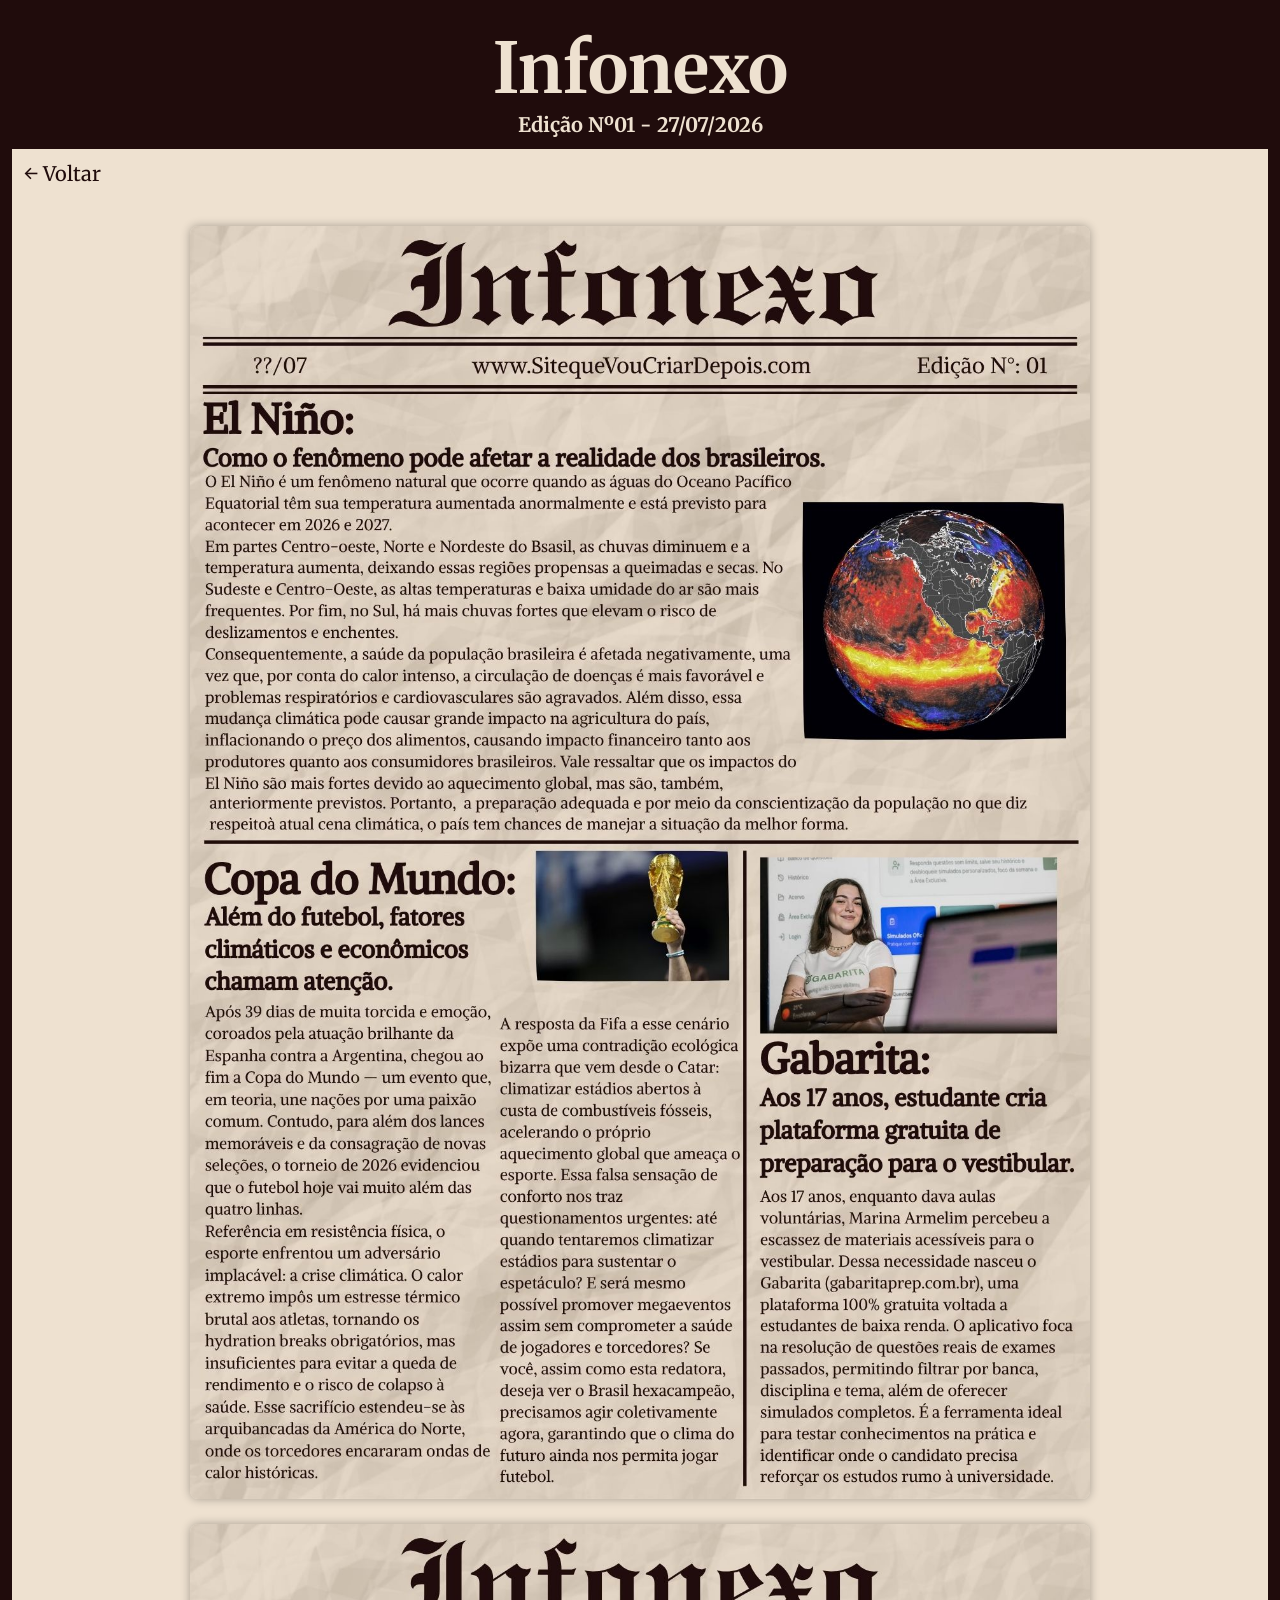
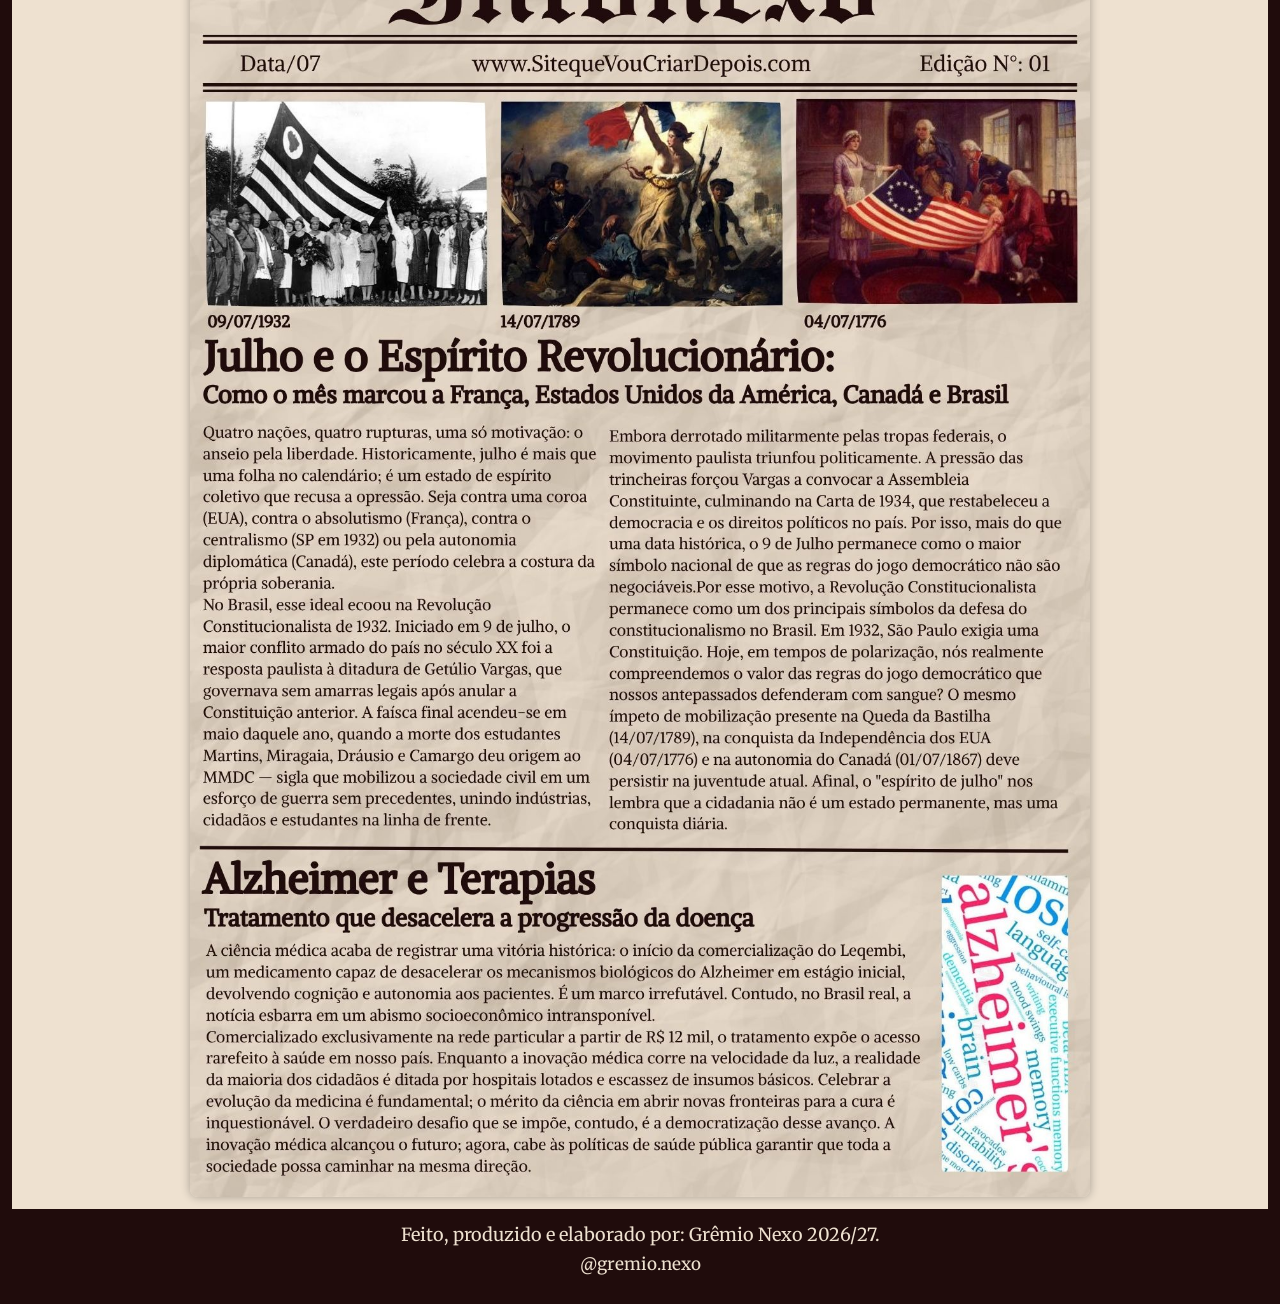
==== edicoes/edicao01.html @ 963dbfda "Add files via upload" ====
<!DOCTYPE html>
<html lang="pt-br">

<head>
    <meta charset="UTF-8">
    <title>Edição Nº01</title>
    <link rel="stylesheet" href="../styles.css">
    <link rel="preconnect" href="https://fonts.googleapis.com">
    <link rel="preconnect" href="https://fonts.gstatic.com" crossorigin>

    <link href="https://fonts.googleapis.com/css2?family=Merriweather:wght@300;400;700&display=swap" rel="stylesheet">
</head>

<body class="tudo">

    <header class="cabecario">
        <h1 class="titulo">Infonexo</h1>
        <h2 class="subtitulo">Edição Nº01 - 27/07/2026</h2>
    </header>

    <main class="meio">

        <a href="../index.html" class="voltar">← Voltar</a>

        <div class="gazeta">

            <img src="../imagens/edicao01/2.jpg" alt="Página 1">

            <img src="../imagens/edicao01/3.jpg" alt="Página 2">


        </div>

    </main>

    <footer class="rodape">
        <p class="rodape-texto">
            Feito, produzido e elaborado por: Grêmio Nexo 2026/27.
        </p>
        <p class="rodape-insta">@gremio.nexo</p>
    </footer>

</body>

</html>
---- styles.css ----
.titulo {
    text-align: center;
    color: #eee1d0;
    font-size: 70px;
    padding: 0px;
    margin: 0;
}

body {
    font-family: 'Merriweather', serif;
}

.subtitulo {
    text-align: center;
    color: #eee1d0;
    font-size: 20px;
    padding: 0px;
    margin: 0;
}


.saudacoes {
    text-align: center;
    color: #200c0c;
    font-size: 40px;
    padding: 8px;
    margin: 0;
}

.version {
    text-align: center;
    color: #200c0c;
    font-size: 25px;
    padding: 0px;
    margin: 0;
}


.cabecario {
    background-color: #200c0c;
    padding: 12px;
    margin: 0;
}


.meio {
    background-color: #eee1d0;
    padding: 12px;
    margin: 0;
    flex: 1;
}


.rodape {
    background-color: #200c0c;
    padding: 12px;
    margin: 0;
}

.rodape-texto {
    text-align: center;
    color: #eee1d0;
    font-size: 18px;
    padding: 2px;
    margin: 0;
}

.rodape-insta {
    text-align: center;
    color: #eee1d0;
    font-size: 17px;
    padding: 5px;
    margin: 0;
}

.tudo {
    font-family: 'Merriweather', serif;
    background-color: #200c0c;
    padding: 12px;
    margin: 0;
    display: flex;
    flex-direction: column;
    min-height: 100vh;
}


.lista-edicoes {
    display: flex;
    flex-direction: column;
    gap: 15px;
    margin-top: 30px;
    align-items: center;
}

.edicao {
    text-decoration: none;
    color: #200c0c;
    background: white;
    padding: 15px 25px;
    border-radius: 8px;
    width: 320px;
    text-align: center;
    font-size: 22px;
    transition: 0.3s;
}

.edicao:hover {
    background-color: #200c0c;
    color: #eee1d0;
    transform: scale(1.03);
}


.gazeta {
    display: flex;
    flex-direction: column;
    align-items: center;
    gap: 25px;
    margin-top: 20px;
}

.gazeta img {
    width: 90%;
    max-width: 900px;
    border-radius: 8px;
    box-shadow: 0 0 10px rgba(0, 0, 0, .3);
}

.voltar {
    display: inline-block;
    margin-bottom: 20px;
    color: #200c0c;
    text-decoration: none;
    font-size: 20px;
}
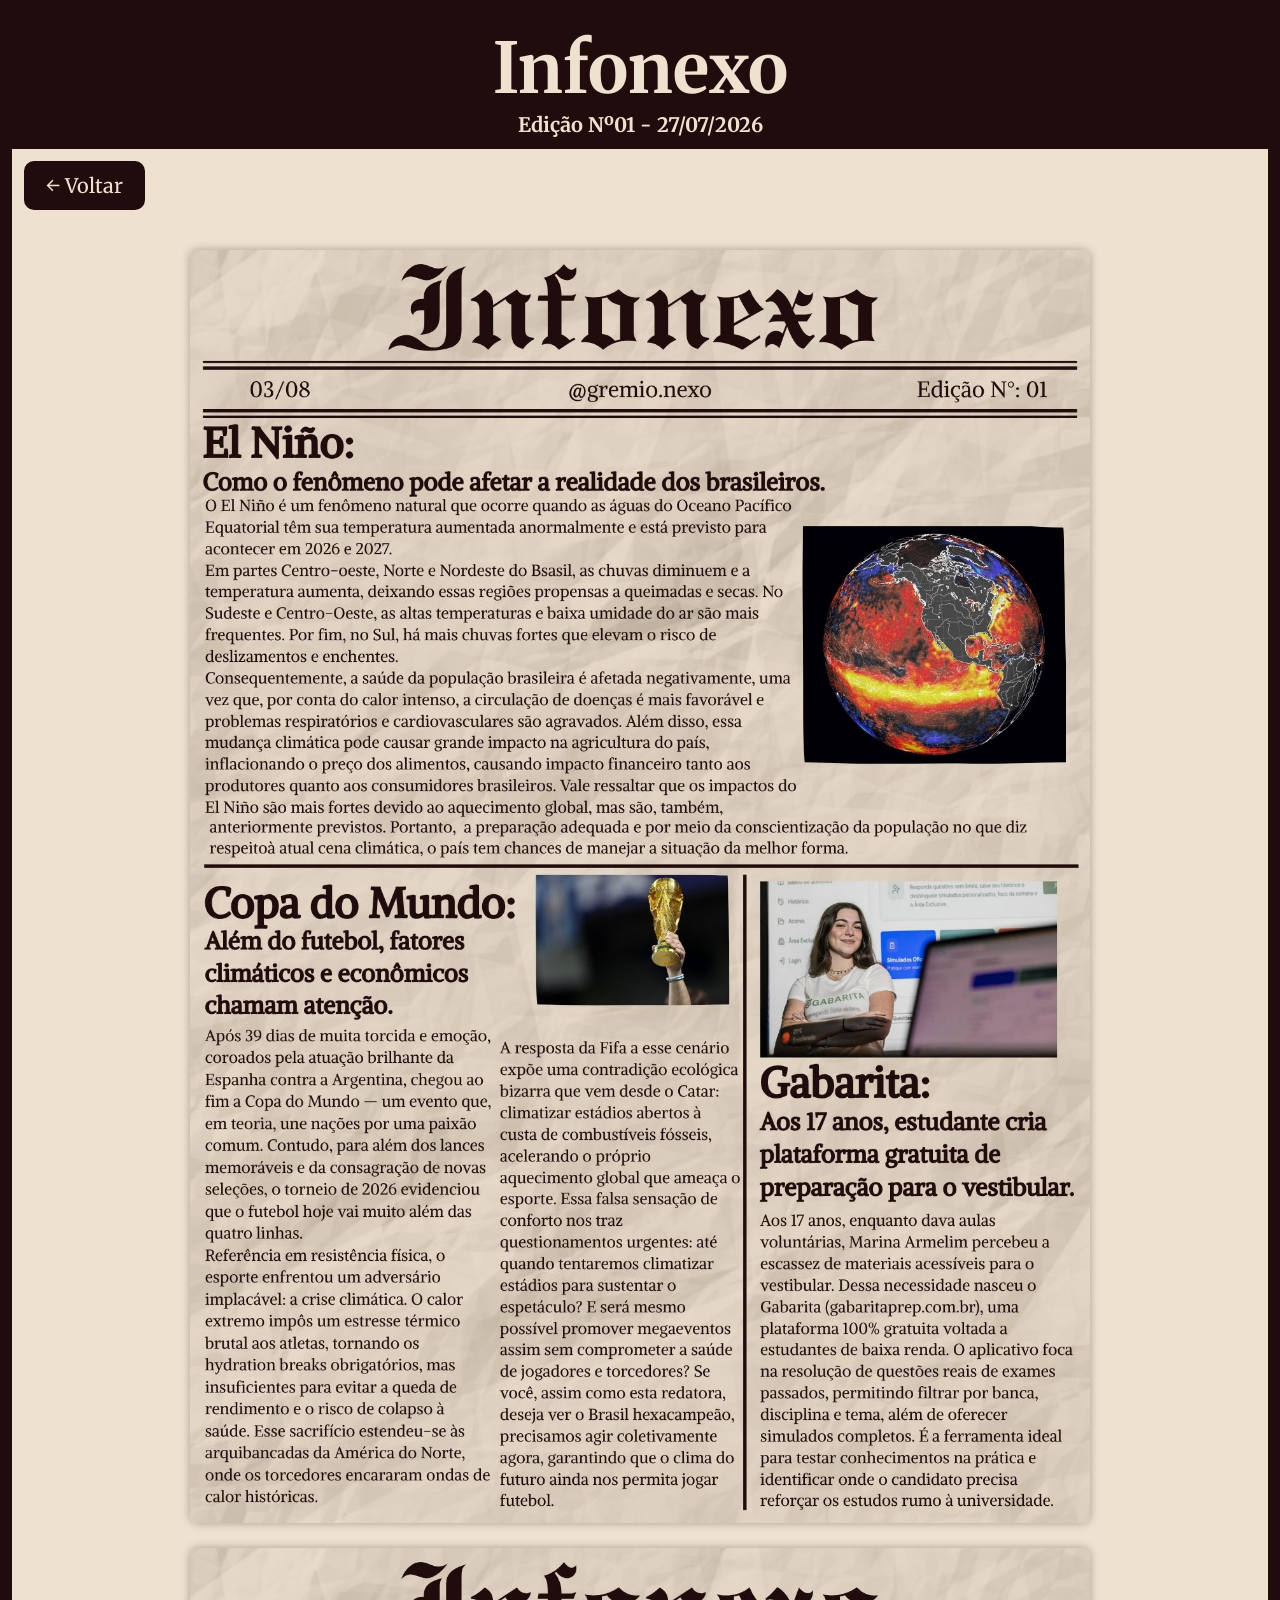
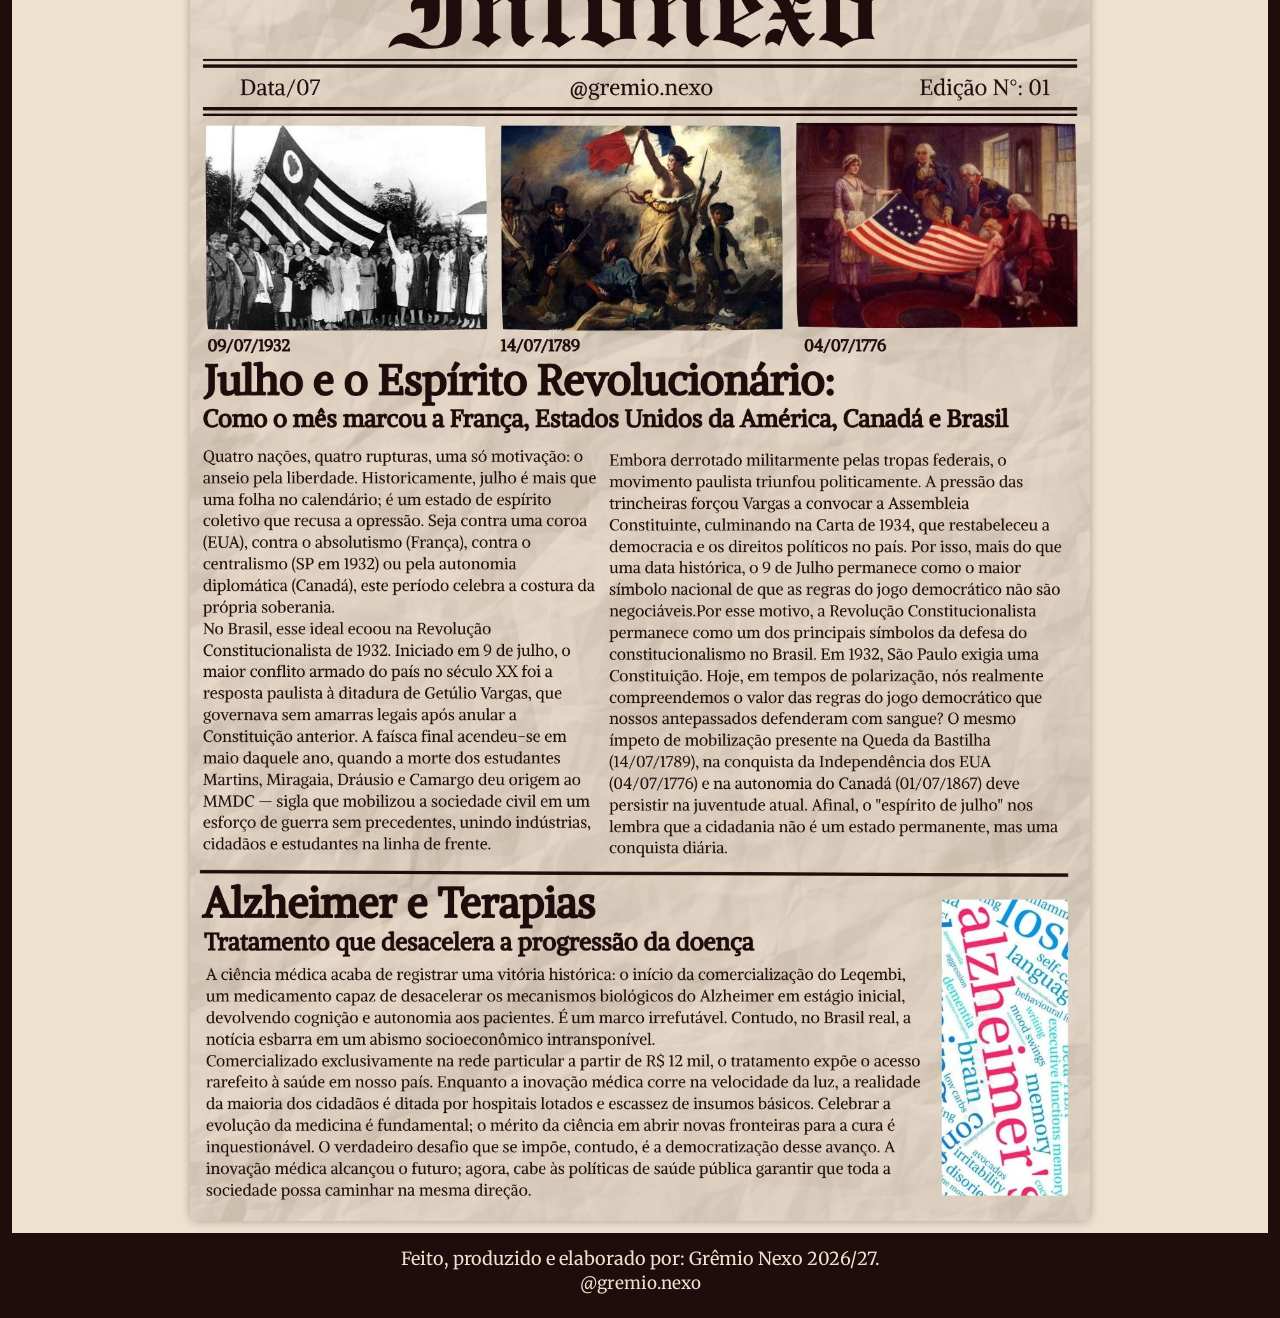
==== commit a58cdb50: "Add files via upload" ====
--- a/edicoes/edicao01.html
+++ b/edicoes/edicao01.html
@@ -4,7 +4,7 @@
 <head>
     <meta charset="UTF-8">
     <title>Edição Nº01</title>
-    <link rel="stylesheet" href="../styles.css">
+    <link rel="stylesheet" href="/styles.css">
     <link rel="preconnect" href="https://fonts.googleapis.com">
     <link rel="preconnect" href="https://fonts.gstatic.com" crossorigin>
 
@@ -20,13 +20,13 @@
 
     <main class="meio">
 
-        <a href="../index.html" class="voltar">← Voltar</a>
+        <a href="/index.html" class="voltar">← Voltar</a>
 
         <div class="gazeta">
 
-            <img src="../imagens/edicao01/2.jpg" alt="Página 1">
+            <img src="/imagens/edicao01/2.jpg" alt="Página 1">
 
-            <img src="../imagens/edicao01/3.jpg" alt="Página 2">
+            <img src="/imagens/edicao01/3.jpg" alt="Página 2">
 
 
         </div>
@@ -37,7 +37,7 @@
         <p class="rodape-texto">
             Feito, produzido e elaborado por: Grêmio Nexo 2026/27.
         </p>
-        <p class="rodape-insta">@gremio.nexo</p>
+        <a href="https://www.instagram.com/gremio.nexo?igsh=MWtzbGx2bmRzdGdtbQ==" target="_blank" class="rodape-insta">@gremio.nexo</a>
     </footer>
 
 </body>
--- a/styles.css
+++ b/styles.css
@@ -31,8 +31,10 @@
     text-align: center;
     color: #200c0c;
     font-size: 25px;
-    padding: 0px;
-    margin: 0;
+    margin: 0 auto;
+    padding-bottom: 10px;
+    border-bottom: 2px solid #200c0c;
+    width: 60%;
 }
 
 
@@ -55,6 +57,7 @@
     background-color: #200c0c;
     padding: 12px;
     margin: 0;
+    text-align: center;
 }
 
 .rodape-texto {
@@ -66,11 +69,10 @@
 }
 
 .rodape-insta {
-    text-align: center;
     color: #eee1d0;
     font-size: 17px;
     padding: 5px;
-    margin: 0;
+    text-decoration: none;
 }
 
 .tudo {
@@ -95,13 +97,15 @@
 .edicao {
     text-decoration: none;
     color: #200c0c;
-    background: white;
+    background: #eee1d0;
     padding: 15px 25px;
     border-radius: 8px;
     width: 320px;
     text-align: center;
     font-size: 22px;
     transition: 0.3s;
+    border: 3px solid #200c0c;
+    border-radius: 10px;
 }
 
 .edicao:hover {
@@ -132,4 +136,10 @@
     color: #200c0c;
     text-decoration: none;
     font-size: 20px;
-}+    border: 2px solid #200c0c;
+    border-radius: 10px;
+    padding: 10px 20px;
+    background-color: #200c0c;
+    color: #eee1d0;
+}
+
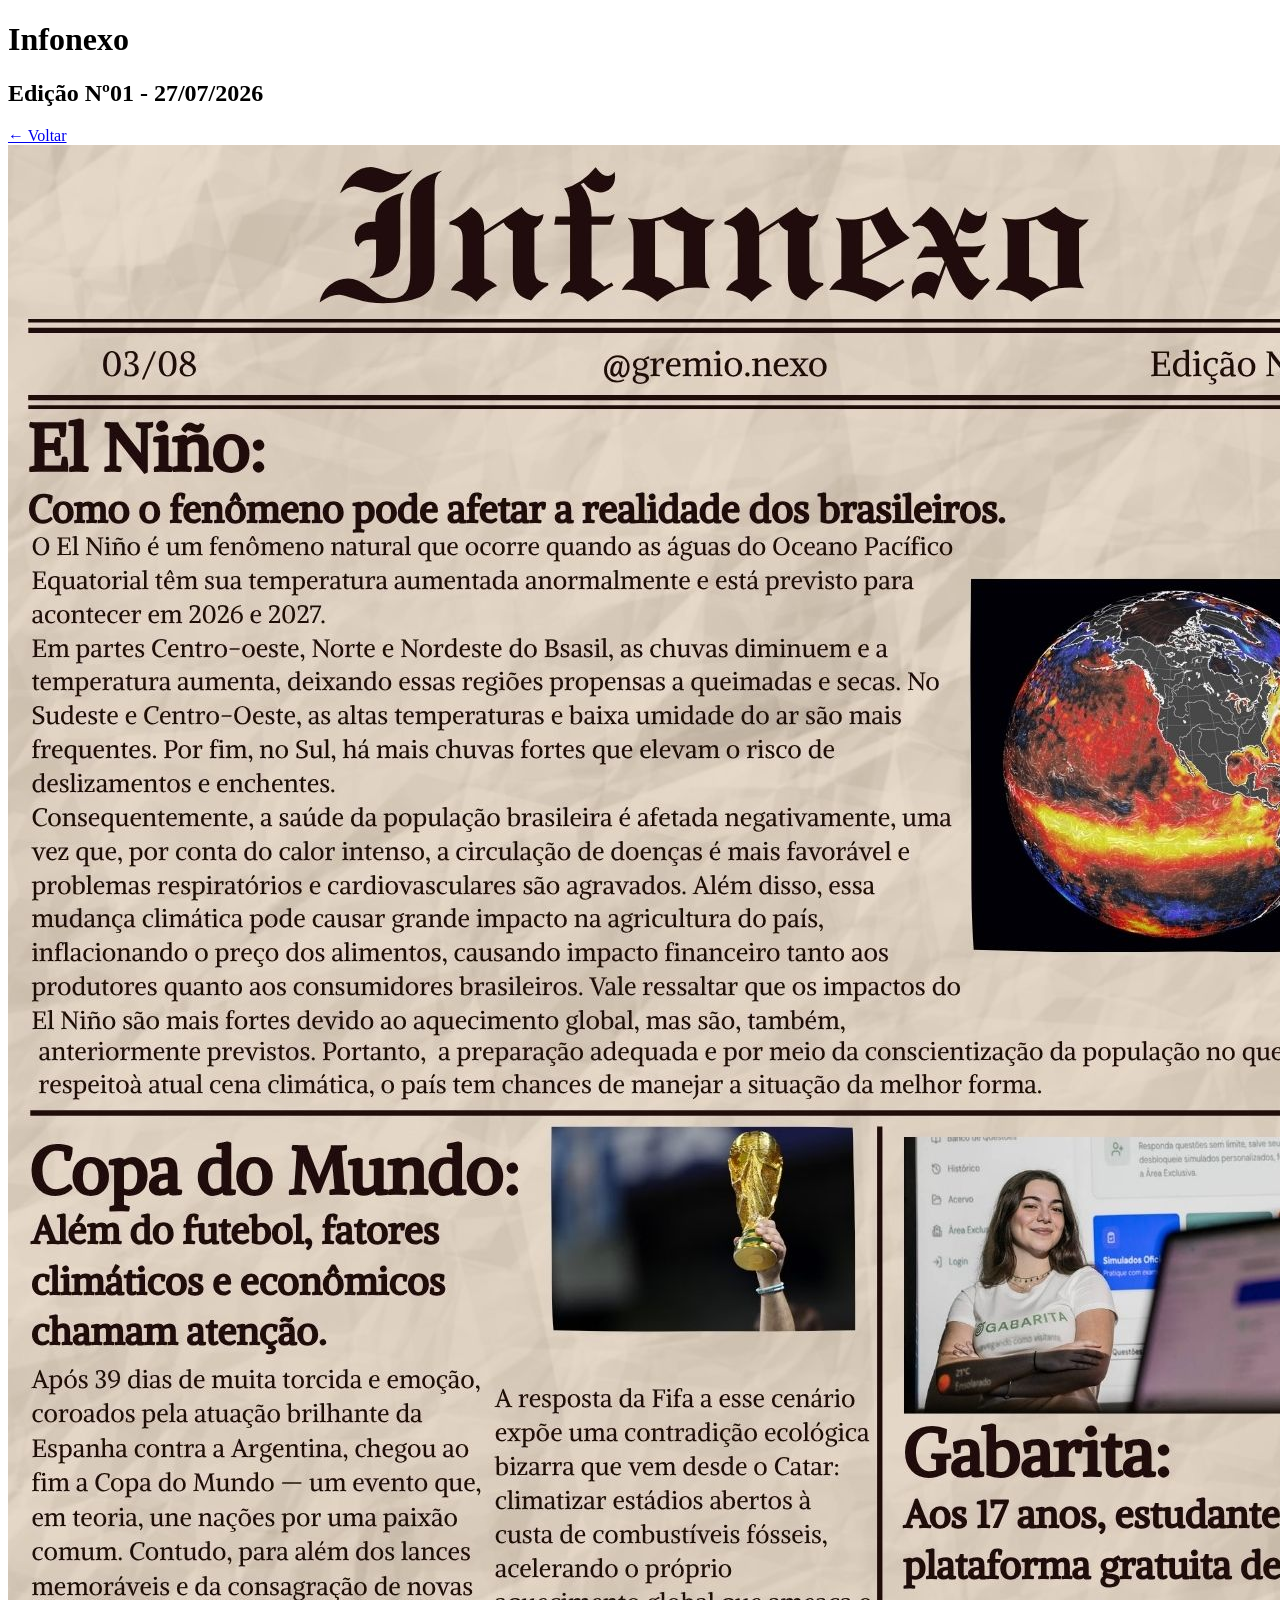
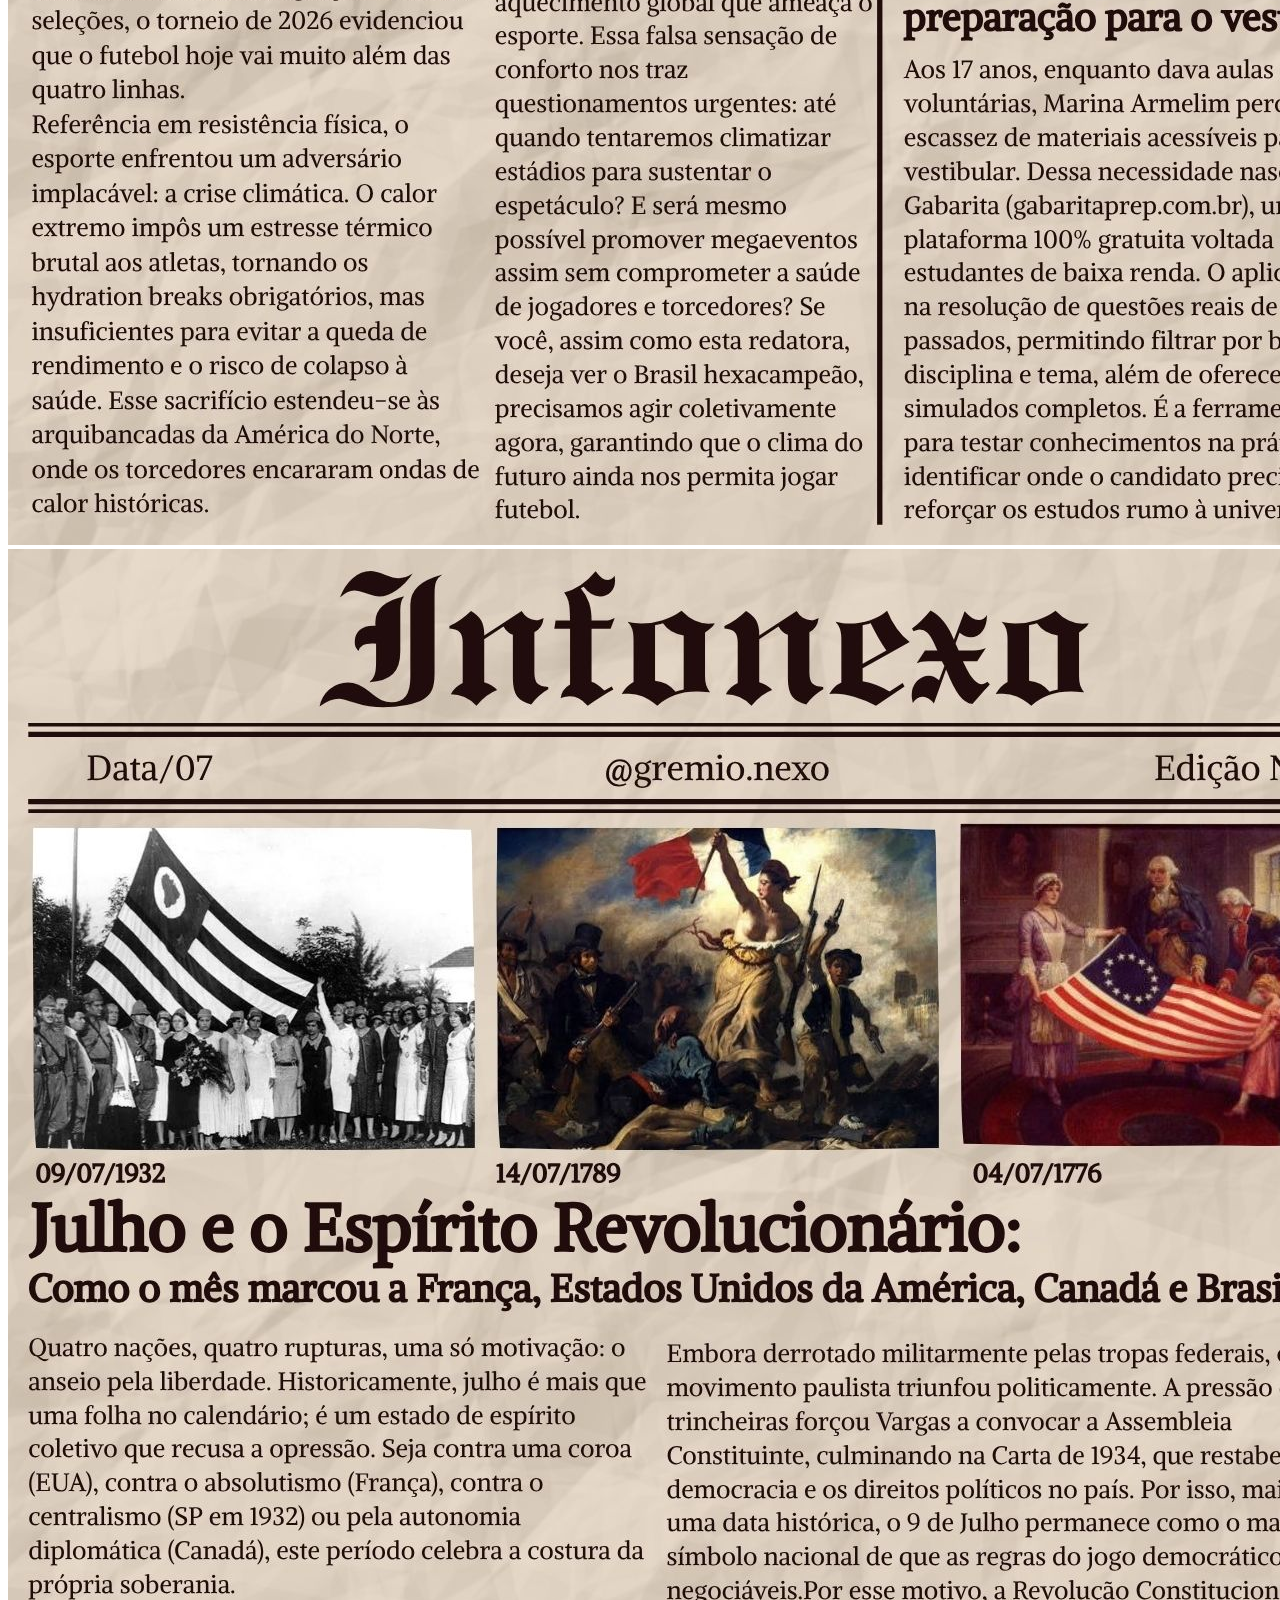
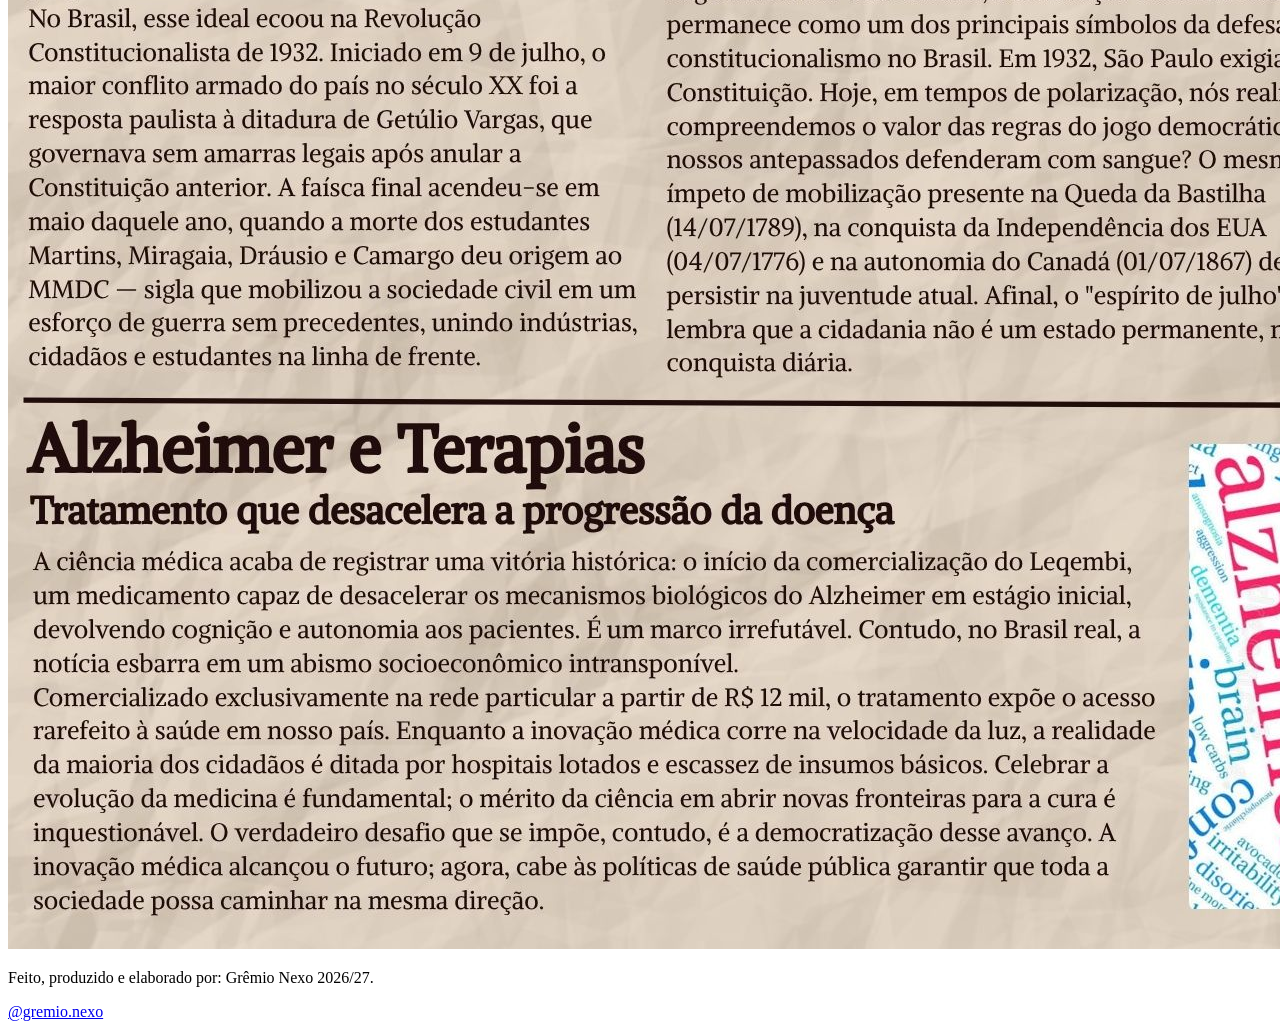
==== commit 7780fd8f: "Update edicao01.html" ====
--- a/edicoes/edicao01.html
+++ b/edicoes/edicao01.html
@@ -4,7 +4,7 @@
 <head>
     <meta charset="UTF-8">
     <title>Edição Nº01</title>
-    <link rel="stylesheet" href="/styles.css">
+    <link rel="stylesheet" href="/..styles.css">
     <link rel="preconnect" href="https://fonts.googleapis.com">
     <link rel="preconnect" href="https://fonts.gstatic.com" crossorigin>
 
@@ -42,4 +42,4 @@
 
 </body>
 
-</html>+</html>
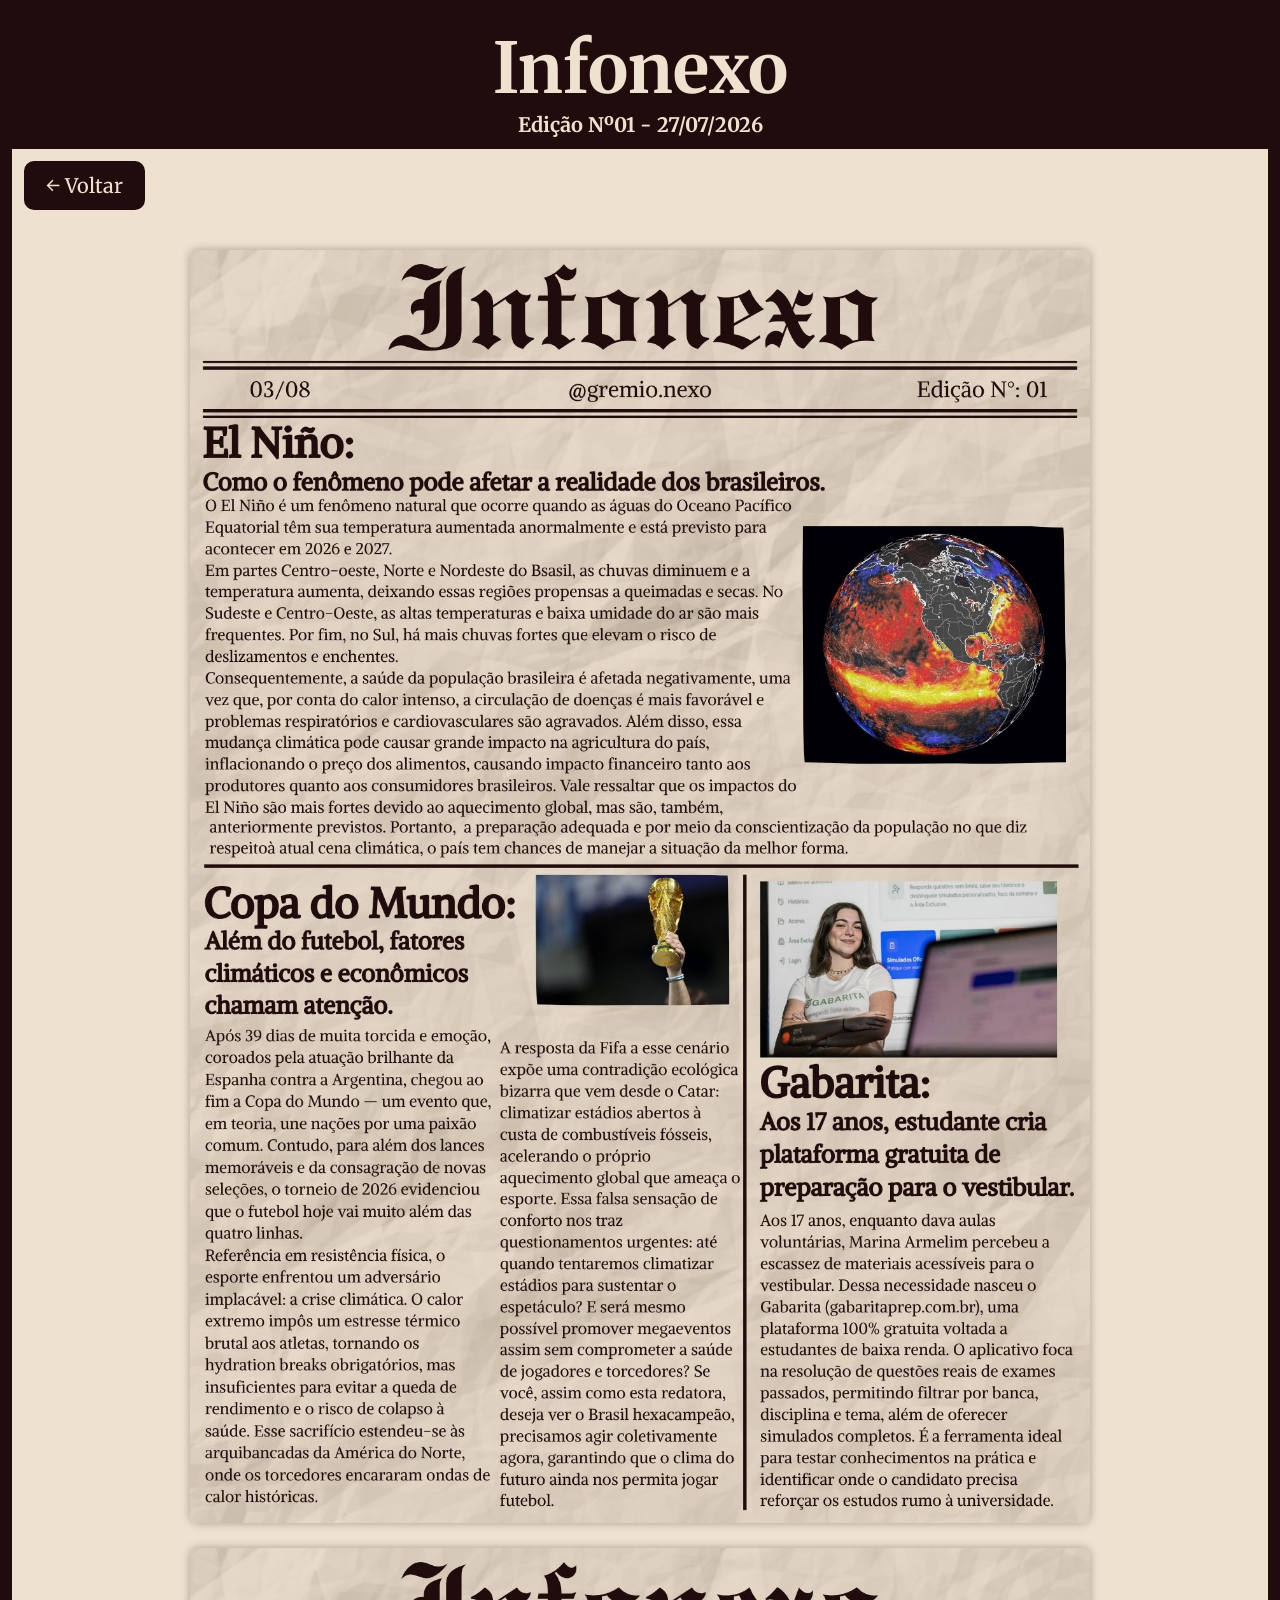
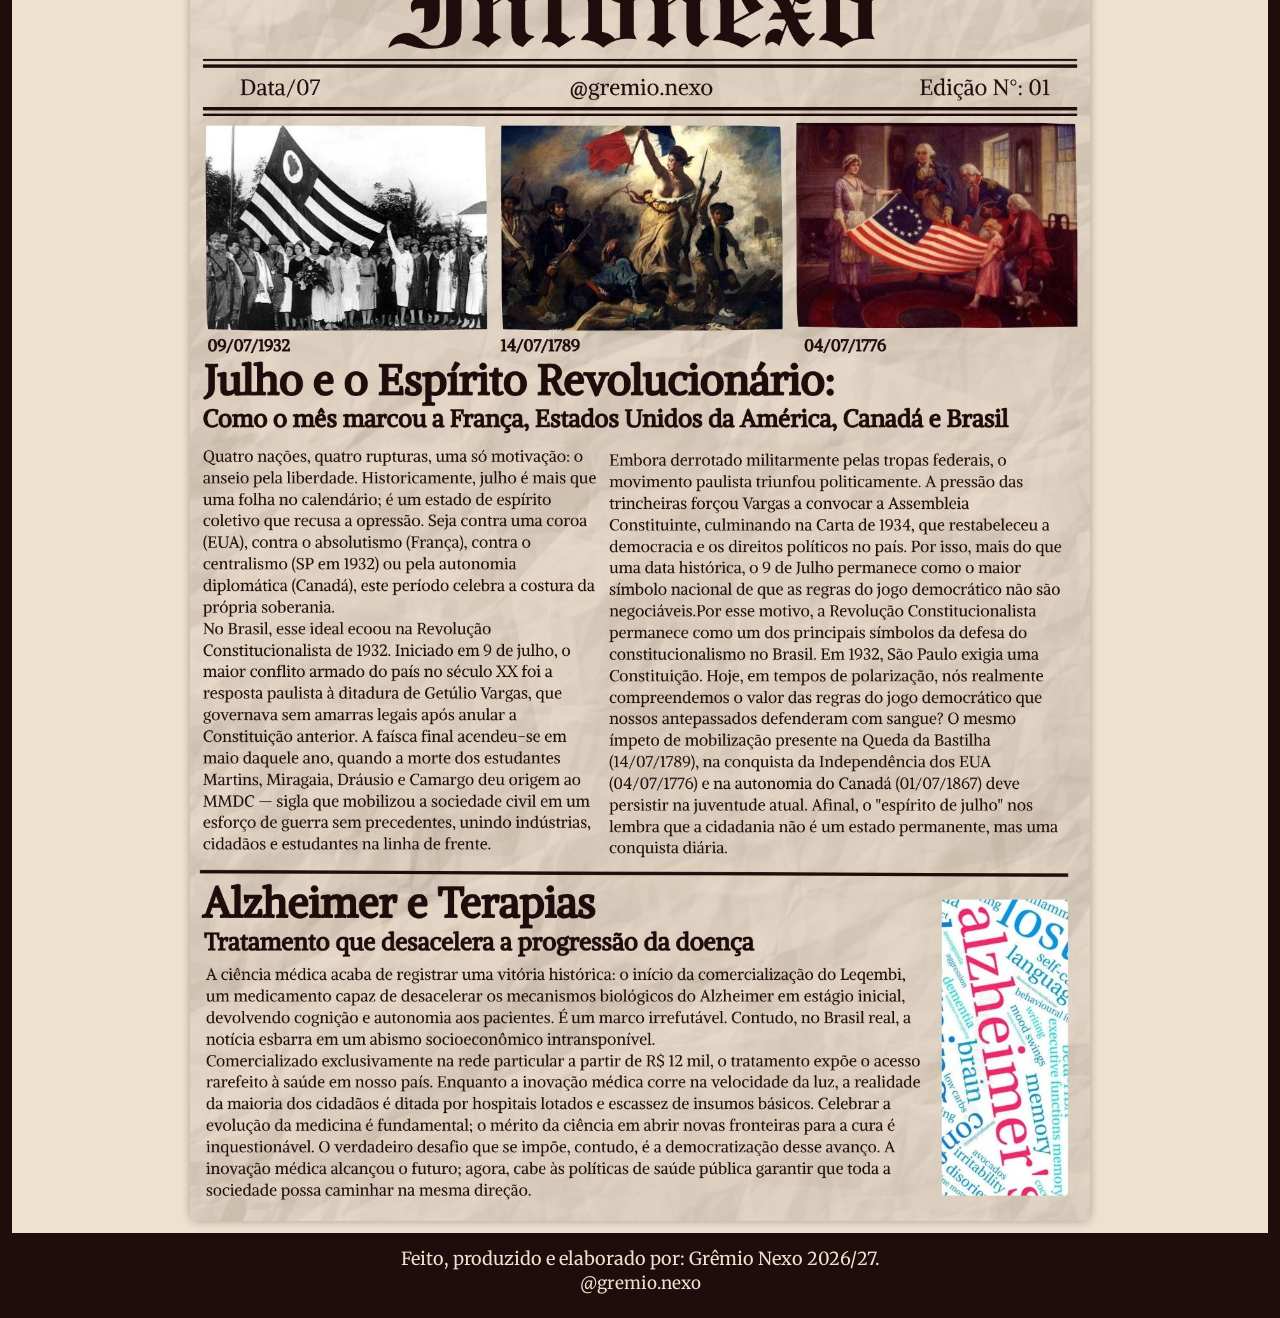
==== commit cda0aff0: "Update edicao01.html" ====
--- a/edicoes/edicao01.html
+++ b/edicoes/edicao01.html
@@ -4,7 +4,7 @@
 <head>
     <meta charset="UTF-8">
     <title>Edição Nº01</title>
-    <link rel="stylesheet" href="/..styles.css">
+    <link rel="stylesheet" href="../styles.css">
     <link rel="preconnect" href="https://fonts.googleapis.com">
     <link rel="preconnect" href="https://fonts.gstatic.com" crossorigin>
 
--- a/styles.css
+++ b/styles.css
@@ -0,0 +1,145 @@
+.titulo {
+    text-align: center;
+    color: #eee1d0;
+    font-size: 70px;
+    padding: 0px;
+    margin: 0;
+}
+
+body {
+    font-family: 'Merriweather', serif;
+}
+
+.subtitulo {
+    text-align: center;
+    color: #eee1d0;
+    font-size: 20px;
+    padding: 0px;
+    margin: 0;
+}
+
+
+.saudacoes {
+    text-align: center;
+    color: #200c0c;
+    font-size: 40px;
+    padding: 8px;
+    margin: 0;
+}
+
+.version {
+    text-align: center;
+    color: #200c0c;
+    font-size: 25px;
+    margin: 0 auto;
+    padding-bottom: 10px;
+    border-bottom: 2px solid #200c0c;
+    width: 60%;
+}
+
+
+.cabecario {
+    background-color: #200c0c;
+    padding: 12px;
+    margin: 0;
+}
+
+
+.meio {
+    background-color: #eee1d0;
+    padding: 12px;
+    margin: 0;
+    flex: 1;
+}
+
+
+.rodape {
+    background-color: #200c0c;
+    padding: 12px;
+    margin: 0;
+    text-align: center;
+}
+
+.rodape-texto {
+    text-align: center;
+    color: #eee1d0;
+    font-size: 18px;
+    padding: 2px;
+    margin: 0;
+}
+
+.rodape-insta {
+    color: #eee1d0;
+    font-size: 17px;
+    padding: 5px;
+    text-decoration: none;
+}
+
+.tudo {
+    font-family: 'Merriweather', serif;
+    background-color: #200c0c;
+    padding: 12px;
+    margin: 0;
+    display: flex;
+    flex-direction: column;
+    min-height: 100vh;
+}
+
+
+.lista-edicoes {
+    display: flex;
+    flex-direction: column;
+    gap: 15px;
+    margin-top: 30px;
+    align-items: center;
+}
+
+.edicao {
+    text-decoration: none;
+    color: #200c0c;
+    background: #eee1d0;
+    padding: 15px 25px;
+    border-radius: 8px;
+    width: 320px;
+    text-align: center;
+    font-size: 22px;
+    transition: 0.3s;
+    border: 3px solid #200c0c;
+    border-radius: 10px;
+}
+
+.edicao:hover {
+    background-color: #200c0c;
+    color: #eee1d0;
+    transform: scale(1.03);
+}
+
+
+.gazeta {
+    display: flex;
+    flex-direction: column;
+    align-items: center;
+    gap: 25px;
+    margin-top: 20px;
+}
+
+.gazeta img {
+    width: 90%;
+    max-width: 900px;
+    border-radius: 8px;
+    box-shadow: 0 0 10px rgba(0, 0, 0, .3);
+}
+
+.voltar {
+    display: inline-block;
+    margin-bottom: 20px;
+    color: #200c0c;
+    text-decoration: none;
+    font-size: 20px;
+    border: 2px solid #200c0c;
+    border-radius: 10px;
+    padding: 10px 20px;
+    background-color: #200c0c;
+    color: #eee1d0;
+}
+
